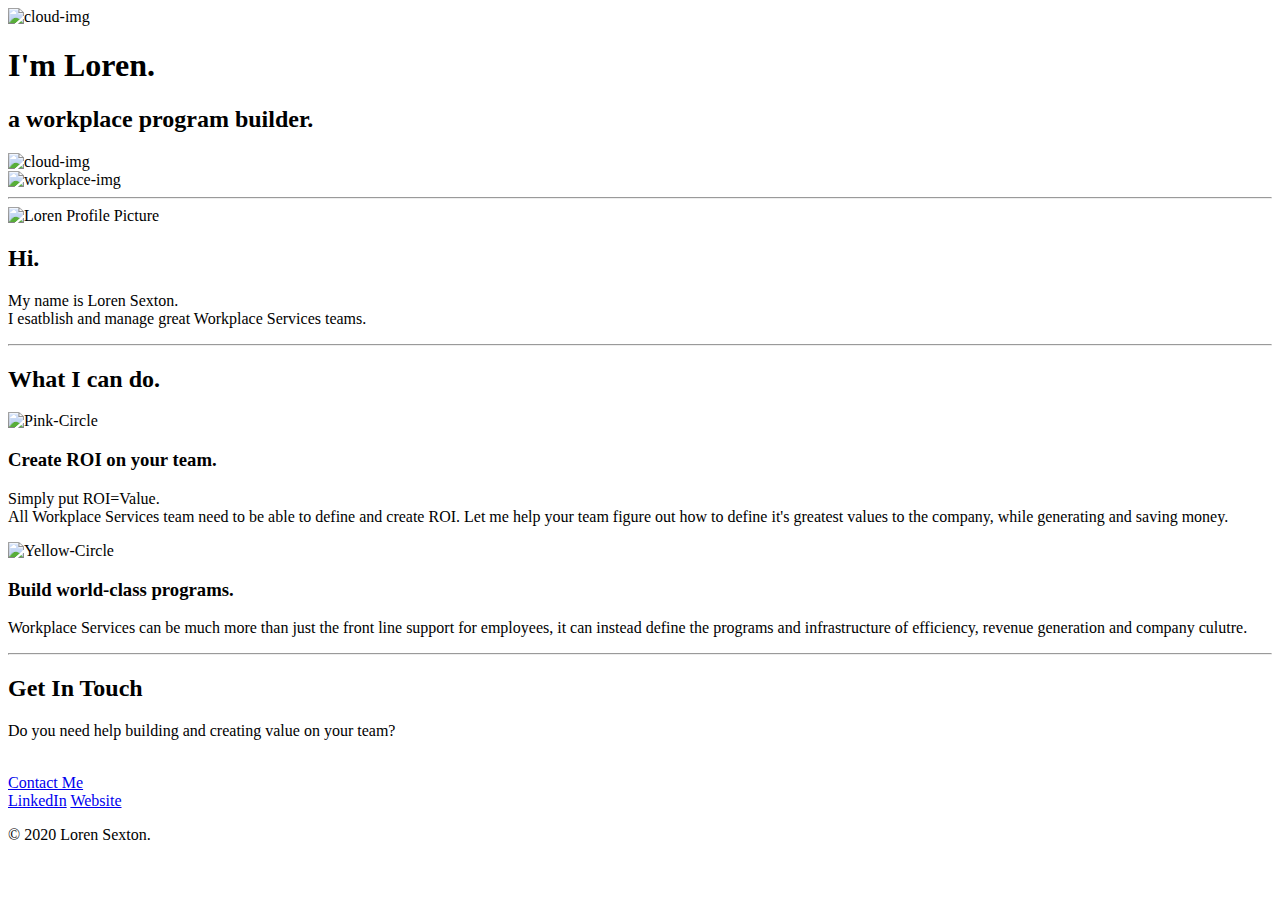
==== index.html @ 8392637a "V2" ====
<!DOCTYPE html>
<html lang="en" dir="ltr">

<head>
  <meta charset="utf-8">
  <title>Loren Sexton</title>
  <link rel="stylesheet" href="css/styles.css">
  <link rel="icon" href="images/favicon-logo.ico">
  <link href="https://fonts.googleapis.com/css2?family=Merriweather+Sans:wght@300&family=Montserrat&family=Sacramento&display=swap" rel="stylesheet">
</head>

<body>


  <div class="top-container">
    <div class="cloud-movement">
      <img class="top-cloud" src="images/cloud.png" alt="cloud-img">
    </div>
    <h1>I'm Loren.</h1>
    <h2 class="programmer">a workplace <span class="pro">pro</span>gram builder.</h2>
    <div class="cloud-movement">
      <img class="bottom-cloud" src="images/cloud.png" alt="cloud-img">
    </div>
    <img class="workplace-photo" src="images/workplace.png" alt="workplace-img">
  </div>

  <hr class="blue-band">



  <div class="middle-container">
    <div class="profile">
      <img class="profile-pic" src="images/Loren Profile Square2.JPG" alt="Loren Profile Picture">
      <h2>Hi.</h2>
      <p>My name is Loren Sexton. <br>I esatblish and manage great Workplace Services teams.</p>
    </div>
    <hr>
    <div class="skills">
      <h2>What I can do.</h2>
      <div class="skill-row">
        <img class="pink-circle" src="images/Pink Circle 2.gif" alt="Pink-Circle">
        <h3>Create ROI on your team.</h3>
        <p class="pink-circle-description">Simply put ROI=Value.
          <br>All Workplace Services team need to be able to define and create ROI. Let me help your team figure out how to define it's greatest values to the company, while generating and saving money. </p>
      </div>
      <div class="skill-row">
        <img class="yellow-circle" src="images/Yellow Circle 2.gif" alt="Yellow-Circle">
        <h3>Build world-class programs.</h3>
        <p class="yellow-circle-description"> Workplace Services can be much more than just the front line support for employees, it can instead define the programs and infrastructure of efficiency, revenue generation and company culutre.

      </div>
    </div>
    <hr>
    <div class="contact-me">
      <h2>Get In Touch</h2>
      <p>Do you need help building and creating value on your team? </p>
    <br>
      <a class="btn" href="mailto:loren.sexton5@gmail.com">Contact Me</a>
    </div>
  </div>

  <div class="bottom-container">
    <a class="footer-link" href="https://www.linkedin.com/in/loren-sexton/">LinkedIn</a>
    <a class="footer-link" href="file:///Users/lsexton/Desktop/Web%20Development/CSS%20-%20My%20Site/index.html">Website</a>
<br>
    <p class="copyright">© 2020 Loren Sexton.</p>
  </div>

</body>

</html>
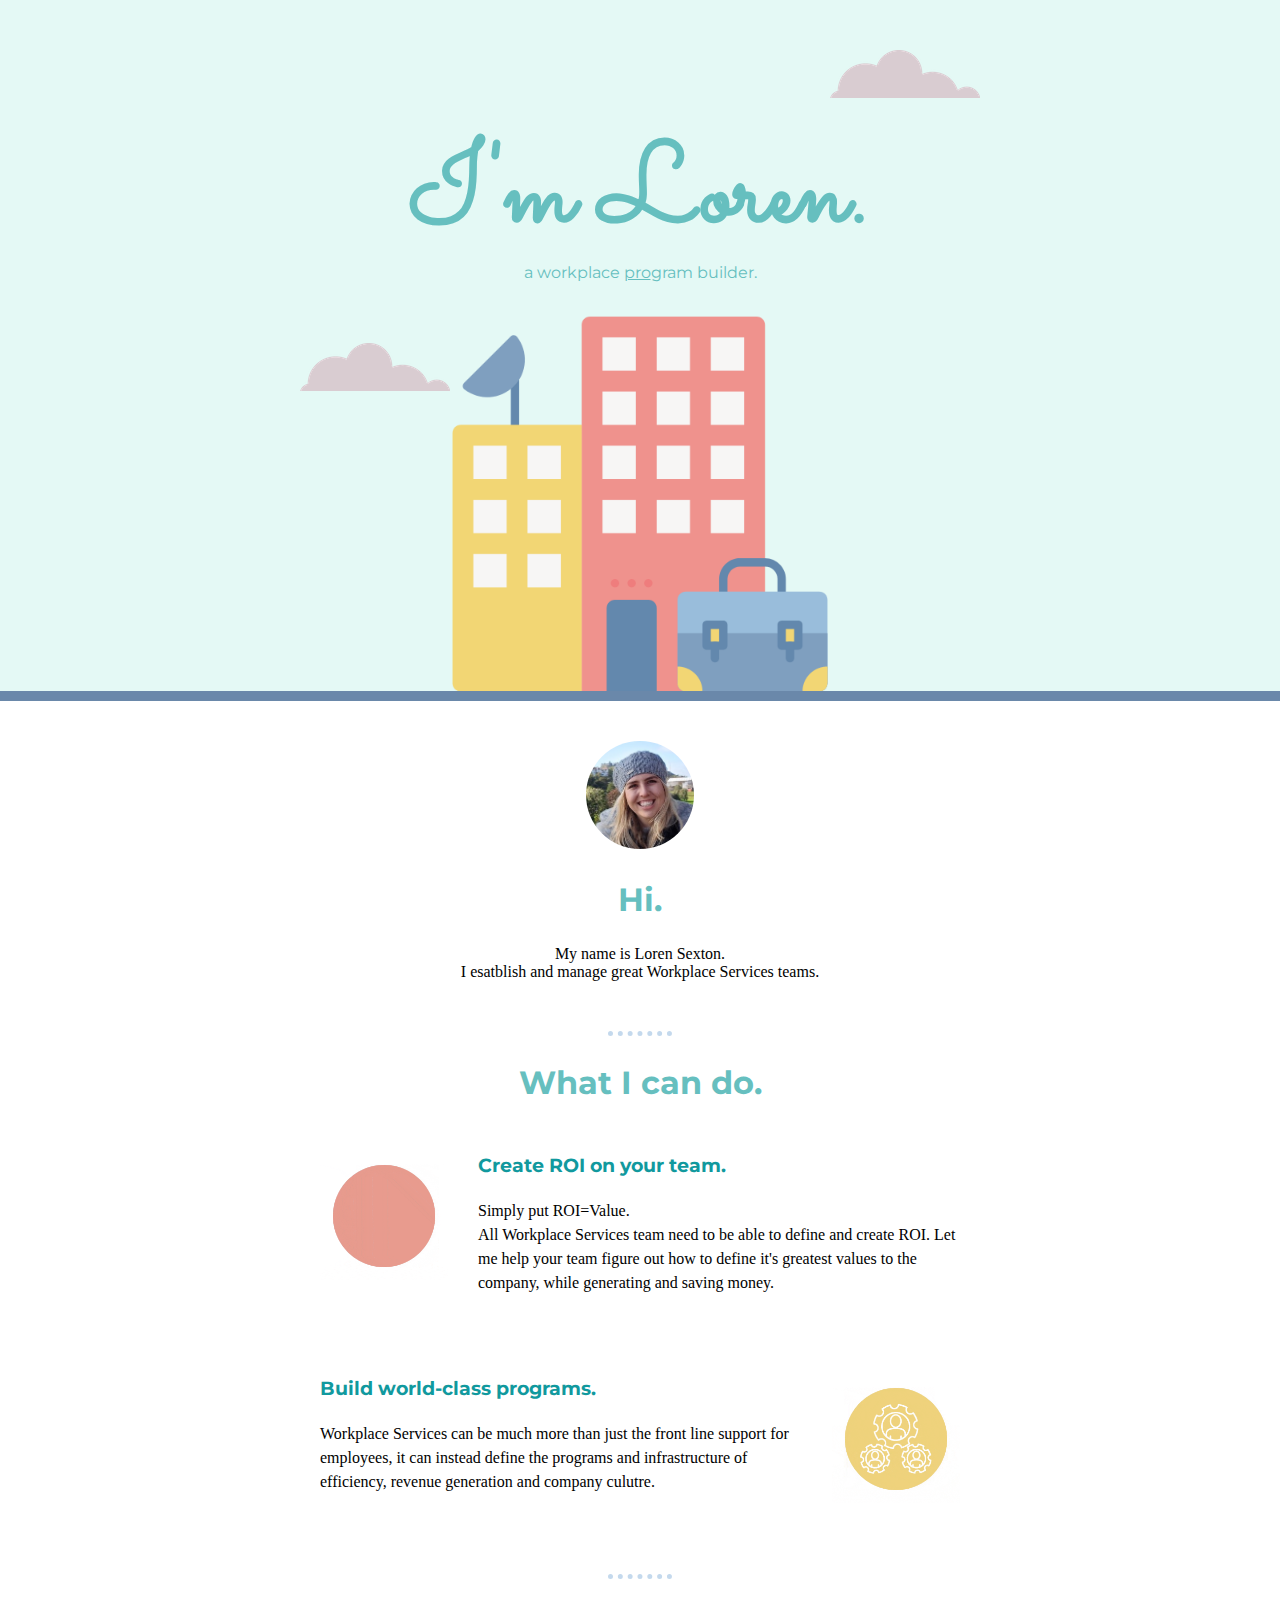
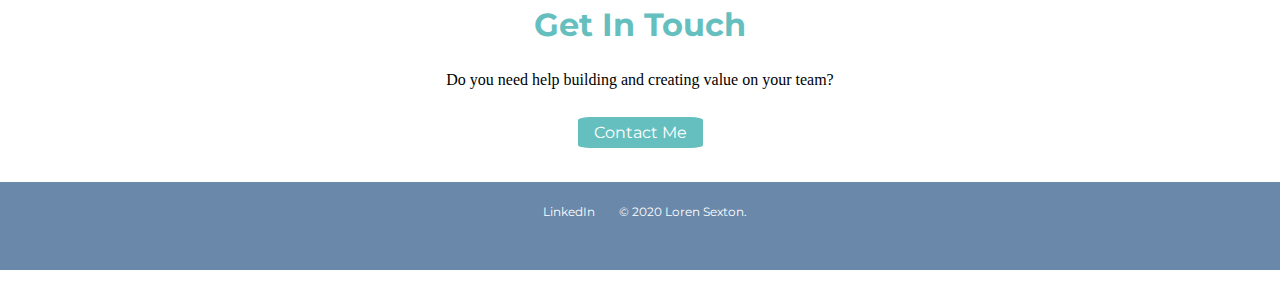
==== commit 12462c4a: "Updated link for website." ====
--- a/index.html
+++ b/index.html
@@ -61,7 +61,7 @@
 
   <div class="bottom-container">
     <a class="footer-link" href="https://www.linkedin.com/in/loren-sexton/">LinkedIn</a>
-    <a class="footer-link" href="file:///Users/lsexton/Desktop/Web%20Development/CSS%20-%20My%20Site/index.html">Website</a>
+    <a class="footer-link" href="https://lorensexton17.github.io/Website/>Website</a>
 <br>
     <p class="copyright">© 2020 Loren Sexton.</p>
   </div>
--- a/css/styles.css
+++ b/css/styles.css
@@ -0,0 +1,159 @@
+/****items****/
+body {
+  margin: 0;
+  text-align: center;
+  font-family: 'Merriweather', serif;
+  width: 100%
+}
+
+h1 {
+  margin: 0 auto;
+  font-family: 'Sacramento', cursive;
+  font-size: 7rem;
+  padding-bottom: 30px;
+  color: #66BFBF;
+}
+
+h2 {
+  font-family: 'Montserrat', sans-serif;
+  font-size: 2rem;
+  color: #66BFBF;
+}
+
+h3 {
+  font-family: 'Montserrat', sans-serif;
+  color: #11999E;
+}
+
+hr {
+  border-style: none;
+  border-top-style: dotted;
+  border-color: #c4d9ed;
+  border-width: 5px;
+  width: 5%;
+}
+
+a {
+  margin-left: 10px;
+  margin-right: 10px;
+}
+a:hover {
+  color: #c4d9ed;
+}
+/****containers****/
+.blue-band {
+  border-color: #6a88aa;
+  background-color: #6a88aa;
+  border-style: solid;
+  width: 100%;
+  margin: 0 auto;
+}
+
+.top-container {
+  background-color: #e4f9f5;
+  position: relative;
+  padding-top: 170px;
+  line-height: .5;
+  margin-bottom: 0;
+  padding-bottom: 0;
+}
+
+.middle-container {
+  padding-top: 40px;
+  padding-bottom: 20px;
+}
+
+.bottom-container {
+  background-color: #6a88aa;
+  padding: 20px 0 20px;
+}
+
+.profile {
+  width: 50%;
+  margin: 0 auto 50px auto;
+}
+
+.contact-me {
+  padding-bottom: 20px;
+}
+
+/****Text****/
+.pro {
+  text-decoration: underline;
+  color: #66BFBF;
+}
+
+.programmer {
+  font-weight: normal;
+  font-size: 1rem;
+}
+
+.skill-row {
+  width: 50%;
+  margin: 50px auto 80px;
+  text-align: left;
+  line-height: 1.5;
+}
+
+.copyright {
+  color: white;
+  font-size: .5rem;
+}
+
+/****Imagess****/
+.pink-circle {
+  width: 20%;
+  height: 20%;
+  float: left;
+  margin-right: 30px;
+}
+
+.yellow-circle {
+  width: 20%;
+  height: 20%;
+  float: right;
+  margin-left: 20px;
+}
+
+.bottom-cloud {
+  position: absolute;
+  left: 300px;
+  bottom: 300px;
+}
+
+.top-cloud {
+  position: absolute;
+  right: 300px;
+  top: 50px;
+}
+
+.workplace-photo {
+  height: 400px;
+  width: 400px;
+}
+
+.profile-pic {
+  border-radius: 100%;
+  width: 17%;
+  height: 17%;
+}
+
+/****Links****/
+.btn {
+  background-color: #66BFBF;
+  border-radius: 10%;
+  padding: 6px 16px;
+  font-size: 16px;
+  color: white;
+  text-decoration: none;
+  font-family: 'Montserrat', sans-serif;
+}
+.btn:hover {
+  color: white;
+}
+.footer-link {
+  color: white;
+  font-family: 'Montserrat', sans-serif;
+  font-size: .75rem;
+  text-decoration: none;
+}
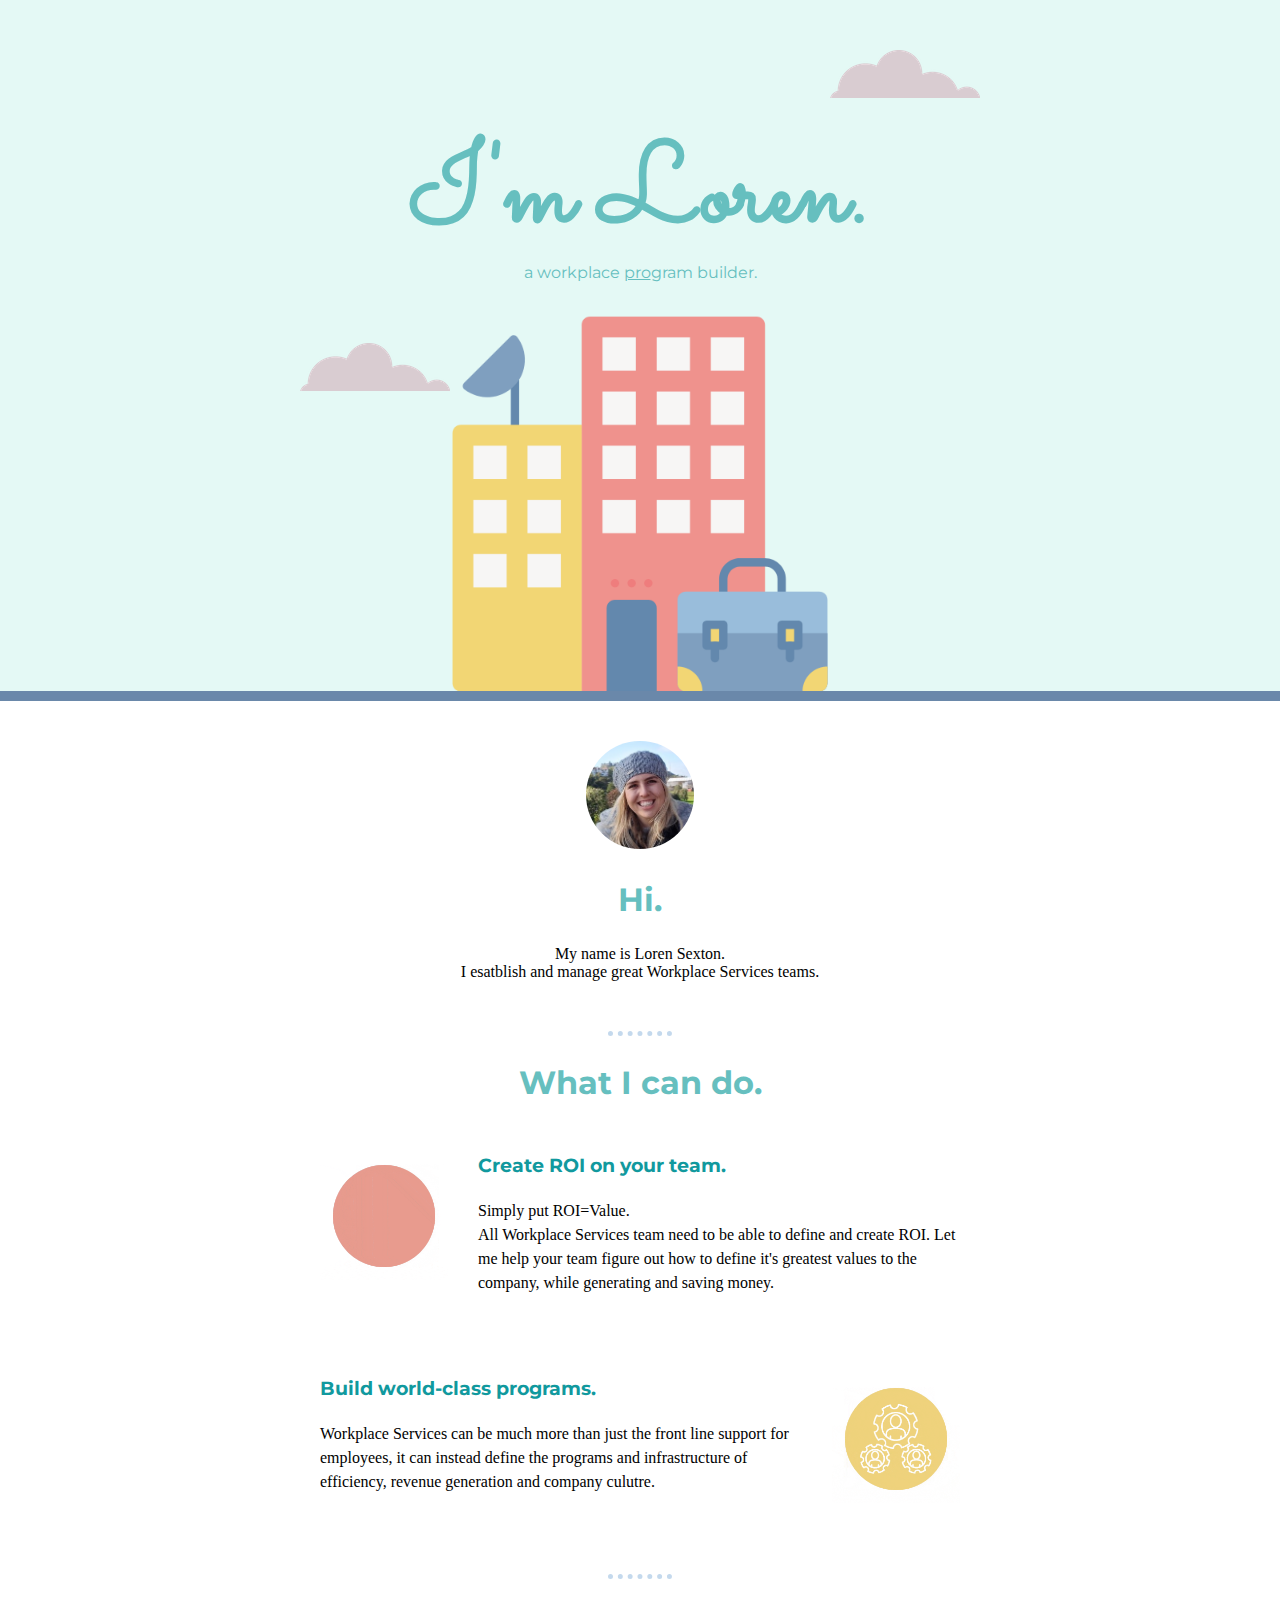
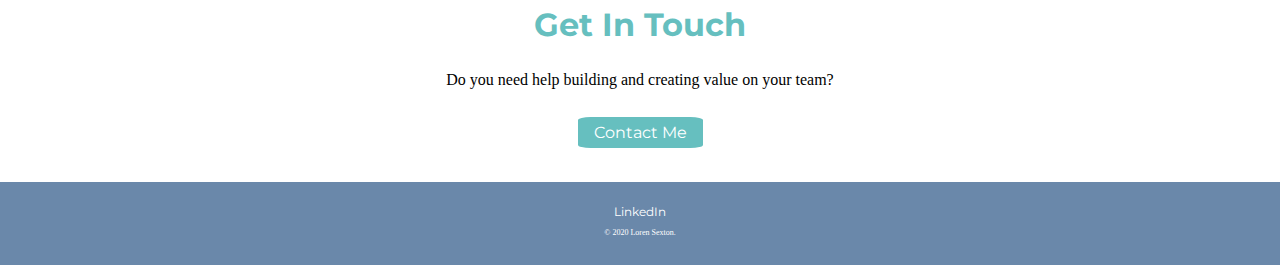
==== commit ffbc2ca7: "deleted website link" ====
--- a/index.html
+++ b/index.html
@@ -61,7 +61,6 @@
 
   <div class="bottom-container">
     <a class="footer-link" href="https://www.linkedin.com/in/loren-sexton/">LinkedIn</a>
-    <a class="footer-link" href="https://lorensexton17.github.io/Website/>Website</a>
 <br>
     <p class="copyright">© 2020 Loren Sexton.</p>
   </div>
